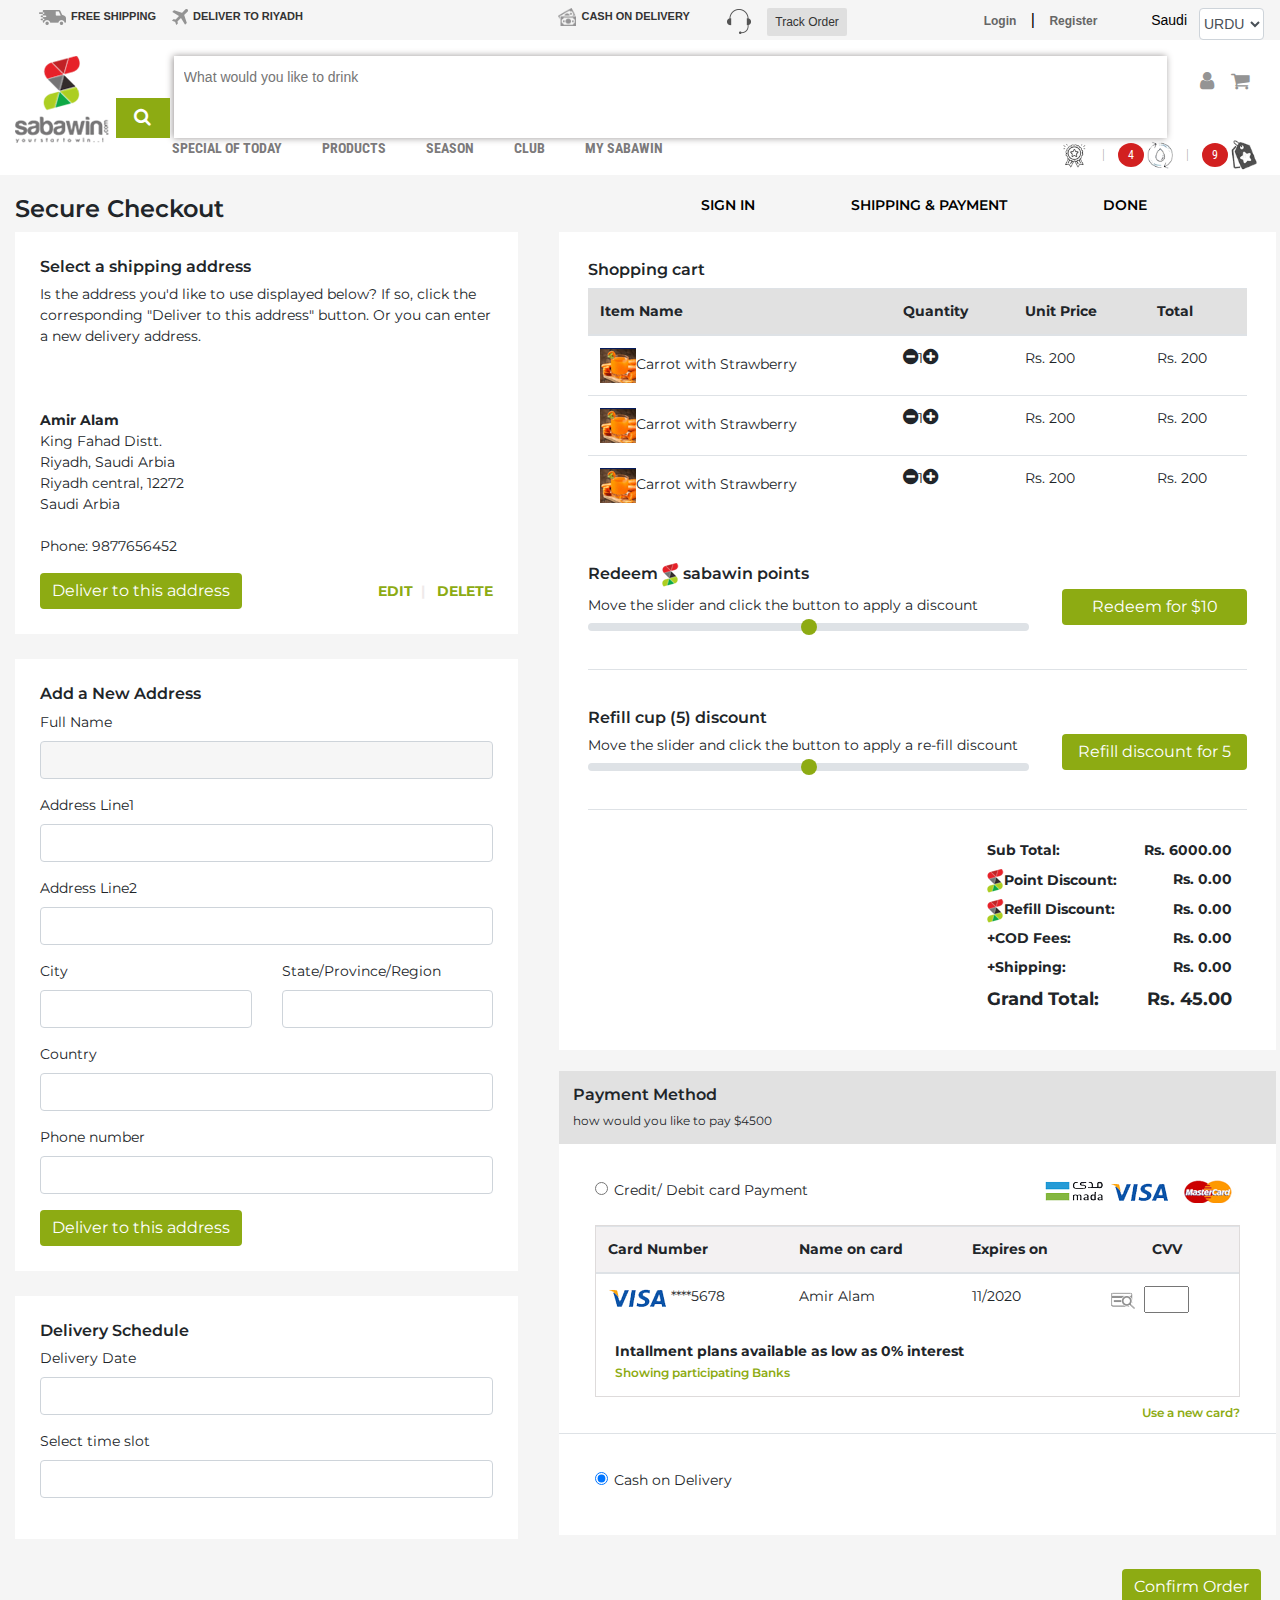
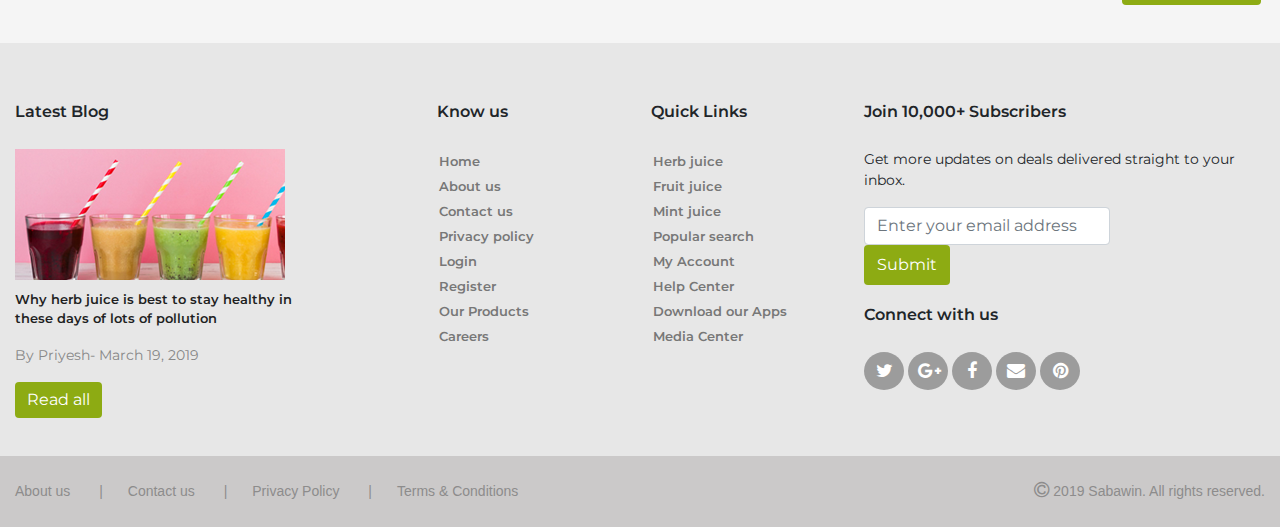
==== sabawin-changes/checkout.html @ ae137417 "date 11-feb: all files added" ====
<!DOCTYPE html>
<html lang="en">

<head>
    <meta charset="utf-8">
    <meta name="viewport" content="width=device-width, initial-scale=1, shrink-to-fit=no">
    <meta name="description" content="">
    <meta name="author" content="">
    <title>sabawin</title>
    <link href='https://fonts.googleapis.com/css?family=Roboto Condensed:400,300,300italic,400italic,700,700italic,900,900italic' rel='stylesheet'>
    <link href='https://fonts.googleapis.com/css?family=Montserrat:400,300,300italic,400italic,600,700,700italic,900,900italic' rel='stylesheet'>
    <!-- <link href='https://fonts.google.com/?query=proxima+nova' rel='stylesheet'> -->
    <link href="bootstrap/css/bootstrap.min.css" rel="stylesheet">
    <link href="font-awesome/css/font-awesome.min.css" rel="stylesheet" type="text/css">
    <link href="css/style.css" rel="stylesheet">
</head>

<body>
    <header>
    <nav class="navbar navbar-expand-lg navbar-light " id="mainNav">
      <div class="container top-header">
        <div class=" d-inline-block w-100" id="navbarResponsive">
          <ul class="navbar-nav header-link pull-left">
            <!-- <li class="nav-item location-hd">
              <a class="nav-link js-scroll-trigger headsize headsizeDS active" href="javascript:void(0)"><span class="locatehd">LOCATION</span>
                <span class="fa fa-map-marker"></span>NOIDA SECTOR-18</a>
            </li> -->
            <li class="nav-item">
              <a class="nav-link js-scroll-trigger headsize headsizeDS active" href=""><img src="./img/truck2.png" alt=".."><span>FREE SHIPPING</span></a>
            </li>
            <!-- <li class="nav-item">
              <a class="nav-link js-scroll-trigger headsize headsizeDS active" href=""><img src="./img/cash.png" alt=".."><span>CASH ON DELIVERY</span></a>
              
            </li> -->
            <li class="nav-item">
              <a class="nav-link js-scroll-trigger headsize headsizeDS active" href=""><img src="./img/plane.png" alt=".."><span>DELIVER TO RIYADH</span></a>
              <!--a class="nav-link js-scroll-trigger headsize headsizeDS active" href=""><span class="fa fa-plane"></span>DELIVER TO RIYADH</a-->
            </li>
          </ul>
          <div class="right-section-tracking">
          <a class="cod" href="javascript:void(0)"><img src="./img/cash.png" alt=".."><span>CASH ON DELIVERY</span></a>
              
          <div class="d-inline helpline">
            <img class="headset" src="./img/headphones.png" alt="..">
            <div class="trackordbtn d-inline-block">
              <a href="">Track Order</a>
            </div>
          </div>
          <div class="auth-links d-inline-block">
            <a href="javascript:void(0)" data-toggle="modal" data-target="#popUpWindow">Login</a>
            <span class="seperate">|</span>
            <a href="javascript:void(0)" data-toggle="modal" data-target="#popUpWindow">Register</a>
          </div>
          <!-- <div>
            <li class="nav-item">
              <a class="nav-link js-scroll-trigger headsize headsizeDS active" href=""><img src="./img/headphones.png" alt=".."></a>
            </li>
            <li class="nav-item">
              <a class="nav-link js-scroll-trigger headsize headsizeDS active" href="">
                <sapn class="fa fa-globe"></sapn>
              </a>
            </li> -->
          <div class="lang-selector-blk d-inline-block">
            <!-- <img src="./img/headphones.png" alt=".."> -->
            <sapn class="lang-saudi">Saudi</sapn>
            <form action="" class="sel-lang">
              <div class="form-group">
                <select class="form-control" id="sel1">
                  <option>URDU</option>
                  <option>EN</option>
                  <option>3</option>
                  <option>4</option>
                </select>
              </div>
              <!--select name="cars">
                    <option value="english">EN</option>
                    <option value="hindi">H</option>
                    <option value="Arabic">A</option>

                  </select-->
              <!--input type="search" placeholder="EN" required>
                <a href="javascript:void(0)"><span class="fa fa-caret-down"></span></a-->
            </form>
          </div>
        </div>
        </div>
      </div>
    </nav>
    <div class="logo-head" id="searcheaderNav">
      <div class="container">
        <div class="row">
          <div class="col-md-1">
            <a href="index.html"><img src="./img/logo.png" alt=".."></a>
          </div>
          <div class="col-md-11 srch-menu">
            <div class="row">
              <div class="col-md-11">
                <form action="" role="search" class="search-header">
                  <input type="search" placeholder="What would you like to drink" required>
                  <button type="submit" class="search-btn"><span class="fa fa-search"></span></button>
                </form>
              </div>
              <div class="col-md-1 cart-icon">
                <a href="javascript:void(0)"><span class="fa fa-user"></span></a>
                <a href="javascript:void(0)"><span class="fa fa-shopping-cart"></span></a>
              </div>
            </div>
            <div class="row header-selection">
              <div class="col-md-8 menu">
                <ul>
                  <li>
                    <a href="javascript:void(0)">SPECIAL OF TODAY</a>
                  </li>
                 <!--  <li>
                    <a href="javascript:void(0)">PRODUCTS</a>
                  </li>  -->
                   <li class="dropdown">
                          <a href="JavaScript:void(0)" class="dropdown-toggle drop-product">PRODUCTS</a>
                          <div class="dropdown-menu fruit-dropdown">
                               <div class="row">
                                   <div class="col-md-2 f-juice">
                                       <h6>Fruit Juice</h6>
                                       <ul>
                                           <li><a href="#" onclick="showImage();">Orange juice</a></li>
                                           <li><a href="#" onclick="showImage();">Grape juice</a></li>
                                           <li><a href="#" onclick="showImage();">Pinapple juice</a></li>
                                           <li><a href="javascript:void(0)">Kiwifruit juice</a></li>
                                           <li><a href="javascript:void(0)">Kiwifruit juice</a></li>
                                           <li><a href="javascript:void(0)">Kiwifruit juice</a></li>
                                           <li><a href="javascript:void(0)">Kiwifruit juice</a></li>
                                           <span id="fruitList" class="bHide">
                                           <li><a href="javascript:void(0)">Grape juice</a></li>
                                           <li><a href="javascript:void(0)">Lychee juice</a></li>
                                           <li><a href="javascript:void(0)">Kiwifruit juice</a></li>
                                         </span>
                                         <span class="showHide" data-showHideId="fruitList">+More...</span>
                                       
                                          <img class="item-img" id="orangeDiv" src="./img/orange.png" alt=".." style="width: 100%;">
                                          
                                          
                                        
                                          <!-- <img class="item-img" id="grapeDiv" src="./img/kiwi.png" alt=".." style="width: 100%;">
                                        
                                       
                                          <img class="item-img" id="pineDiv" src="./img/green.png" alt=".." style="width: 100%;"> -->
                                        
                                       </ul>
                                   </div>
                                   <div class="col-md-2 f-juice">
                                       <h6>Vegetable Juice</h6>
                                       <ul>
                                           <li><a href="#" onclick="vegImage();">Carrot juice</a></li>
                                           <li><a href="javascript:void(0)">Spinach juice</a></li>
                                           <li><a href="javascript:void(0)">Beet juice</a></li>
                                           <li><a href="javascript:void(0)">Spinach juice</a></li>
                                           <li><a href="javascript:void(0)">Spinach juice</a></li>
                                           <li><a href="javascript:void(0)">Mix juice</a></li>
                                           <li><a href="javascript:void(0)">Carrot juice</a></li>
                                           <span id="vegList" class="bHide">
                                           <li><a href="javascript:void(0)">Beet juice</a></li>
                                           <li><a href="javascript:void(0)">Beet juice</a></li>
                                           <li><a href="javascript:void(0)">Beet juice</a></li>
                                         </span>
                                         <span class="showHide" data-showHideId="vegList">+More...</span>
                                         <img class="item-img" id="carrotDiv" src="./img/green.png" alt=".." style="width: 100%;">

                                       </ul>
                                   </div>
                                     <div class="col-md-2 f-juice">
                                       <h6>Smoothies Juice</h6>
                                       <ul>
                                           <li><a href="#" onclick="smoothyImage();">Carrot juice</a></li>
                                           <li><a href="javascript:void(0)">Spinach juice</a></li>
                                           <li><a href="javascript:void(0)">Spinach juice</a></li>
                                           <li><a href="javascript:void(0)">Spinach juice</a></li>
                                           <li><a href="javascript:void(0)">Spinach juice</a></li>
                                           <li><a href="javascript:void(0)">Spinach juice</a></li>
                                           <li><a href="javascript:void(0)">Spinach juice</a></li>
                                           <span id="smoothyList" class="bHide">
                                           <li><a href="javascript:void(0)">Spinach juice</a></li>
                                           <li><a href="javascript:void(0)">Spinach juice</a></li>
                                           <li><a href="javascript:void(0)">Spinach juice</a></li>
                                         </span>
                                         <span class="showHide" data-showHideId="smoothyList">+More...</span>
                                        <img class="item-img" id="sDiv" src="./img/green.png" alt=".." style="width: 100%;">
                                       </ul>
                                   </div>
                                    <div class="col-md-2 f-juice" style="border-right: none;">
                                       <h6>Herbs Juice</h6>
                                       <ul>
                                           <li><a href="#" onclick="herbImage();">Carrot juice</a></li>
                                           <li><a href="javascript:void(0)">Spinach juice</a></li>
                                           <li><a href="javascript:void(0)">Carrot juice</a></li>
                                           <li><a href="javascript:void(0)">Carrot juice</a></li>
                                           <li><a href="javascript:void(0)">Carrot juice</a></li>
                                           <li><a href="javascript:void(0)">Spinach juice</a></li>
                                           <li><a href="javascript:void(0)">Spinach juice</a></li>
                                           <span id="herbList" class="bHide">
                                           <li><a href="javascript:void(0)">Carrot juice</a></li>
                                           <li><a href="javascript:void(0)">Carrot juice</a></li>
                                           <li><a href="javascript:void(0)">Carrot juice</a></li>
                                         </span>
                                         <span class="showHide" data-showHideId="herbList">+More...</span> 
                                         <img class="item-img" id="hDiv" src="./img/green.png" alt=".." style="width: 100%;">
                                       </ul>
                                     
                                    </div>
                                    <div class="col-md-2 f-juice drop-img">
                                          
                                            <img src="./img/kiwi.png" alt="">
                                            <p>Kiwi with mint
                                              <br><b>Rs. 120</b>/per glass
                                            </p>
                                            <div class="drop-button">
                                              <button type="button" class="btn btn-primary submit">SHOP NOW</button>
                                            </div>
                                    </div>
                               </div>
                              </div>
                        
                  </li>
                  <li>
                    <a href="javascript:void(0)">SEASON</a>
                  </li>
                  <li>
                    <a href="javascript:void(0)">CLUB</a>
                  </li>
                  <li>
                    <a href="javascript:void(0)">MY SABAWIN</a>
                  </li>
                </ul>
              </div>
              <div class="col-md-4 getmembership">
                <a href="javascript:void(0)"><img src="./img/membership.png" alt=""></a>
                <a href="javascript:void(0)"><b class="numcircle">4</b><img src="./img/re-fill.png" alt=""></a>
                <a href="javascript:void(0)"><b class="numcircle">9</b><img src="./img/points.png" alt=""></a>
                <!-- <a href="javascript:void(0)">GET MEMBERSHIP</a>
                <a href="javascript:void(0)"><b>4</b> RE-FILL</a>
                <a href="javascript:void(0)"><b>290</b> POINTS</a> -->
              </div>
            </div>
          </div>
        </div>
      </div>
    </div>
  </header>

    <div class="about-block checkout-page"  id="contentBlock">
        <div class="container">
            <div class="row secure-checkout">
                <div class="col-md-6">
                    <h4>Secure Checkout</h4>
                </div>
                <div class="col-md-6 checkout-process">
                    <a href="JavaScript:void(0)">SIGN IN</a>
                    <a href="JavaScript:void(0)">SHIPPING & PAYMENT</a>
                    <a href="JavaScript:void(0)">DONE</a>
                </div>
            </div>
            <div class="row">
                <div class="col-md-5">
                    <!-- <shipping address> -->
                    <div class="shippng-add">
                        <div class="select-address">
                            <h6>Select a shipping address</h6>
                            <p>Is the address you'd like to use displayed below? If so, click the corresponding "Deliver to this address" button. Or you can enter a new delivery address.
                                <br>
                                <br>
                                <br>
                                <br>
                                <b>Amir Alam</b>
                                <br> King Fahad Distt.
                                <br> Riyadh, Saudi Arbia
                                <br> Riyadh central, 12272
                                <br> Saudi Arbia
                                <br>
                                <br> Phone: 9877656452
                            </p>
                            <button type="button" class="btn btn-primary submit">Deliver to this address</button>
                            <div class="edit-del">
                                <a href="JavaScript:void(0)">EDIT</a>
                                <a href="JavaScript:void(0)">DELETE</a>
                            </div>
                        </div>
                    </div>
                    <!-- <new address> -->
                    <div class="new-address">
                        <div class="add-new-address">
                            <h6>Add a New Address</h6>
                            <form>
                                <div class="form-group">
                                    <label>Full Name</label>
                                    <input type="text" class="form-control" id="exampleInputName1" style="background-color: #f6f6f6;">

                                </div>
                                <div class="form-group">
                                    <label>Address Line1</label>
                                    <input type="text" class="form-control" id="exampleInputAddress1">
                                </div>
                                <div class="form-group">
                                    <label>Address Line2</label>
                                    <input type="text" class="form-control" id="exampleInputAddress2">
                                </div>
                                <div class="form-group">
                                    <div class="row">
                                        <div class="col">
                                            <label>City</label>
                                            <input type="text" class="form-control" id="exampleInputCity">
                                        </div>
                                        <div class="col">
                                            <label>State/Province/Region</label>
                                            <input type="text" class="form-control" id="exampleInputState">
                                        </div>
                                    </div>
                                </div>
                                <div class="form-group">
                                    <label>Country</label>
                                    <input type="text" class="form-control" id="exampleInputAddress2">
                                </div>
                                <div class="form-group">
                                    <label>Phone number</label>
                                    <input type="number" class="form-control" id="exampleInputAddress2">
                                </div>
                                <button type="button" class="btn btn-primary submit">Deliver to this address</button>
                            </form>

                        </div>
                    </div>
                    <!-- <schedule> -->
                    <div class="schedule">
                        <div class="delivery-schedule">
                            <h6>Delivery Schedule</h6>
                            <form>
                                <div class="form-group">
                                    <label>Delivery Date</label>
                                    <input type="text" class="form-control" id="exampleInputDate">
                                </div>
                                <div class="form-group">
                                    <label>Select time slot</label>
                                    <input type="text" class="form-control" id="exampleInputSlot">
                                </div>
                            </form>
                        </div>
                    </div>

                </div>
                <!-- <shopping-cart> -->
                <div class="col-md-7 cart-side">
                    <div class="row checkout-cart">
                        <div class="cart-detail">
                            <h6>Shopping cart</h6>
                            <table class="table">
                                <thead>
                                    <tr class="table-head">
                                        <th>Item Name</th>
                                        <th>Quantity</th>
                                        <th>Unit Price</th>
                                        <th>Total</th>
                                    </tr>
                                </thead>
                                <tbody>
                                    <tr>
                                        <td><img src="./img/table-img.png" alt="..">Carrot with Strawberry</td>
                                        <td><span class="fa fa-minus-circle"></span>1<span class="fa fa-plus-circle"></span></td>
                                        <td>Rs. 200</td>
                                        <td>Rs. 200</td>
                                    </tr>
                                    <tr>
                                        <td><img src="./img/table-img.png" alt="..">Carrot with Strawberry</td>
                                        <td><span class="fa fa-minus-circle"></span>1<span class="fa fa-plus-circle"></span></td>
                                 <!-- <button type="button" class="btn btn-info btn-circle"><span class="fa fa-plus"></span> -->
                            </button>
                                        <td>Rs. 200</td>
                                        <td>Rs. 200</td>
                                    </tr>
                                    <tr>
                                        <td><img src="./img/table-img.png" alt="..">Carrot with Strawberry</td>
                                        <td><span class="fa fa-minus-circle"></span>1<span class="fa fa-plus-circle"></span></td>
                                        <td>Rs. 200</td>
                                        <td>Rs. 200</td>
                                    </tr>
                                </tbody>
                            </table>
                            <div>
                                <div class="redeem-block">
                                    <span class="range-slide">
                                        <h6>Redeem <img src="./img/s-logo.png" alt=".."> sabawin points</h6> Move the slider and click the button to apply a discount
                                        <input type="range" class="custom-range slide-bar" id="customRange1">
                                    </span>
                                    <button type="button" class="btn btn-primary submit redeem-btn">Redeem for $10</button>
                                </div>
                                <div class="redeem-block">
                                    <span class="range-slide">
                                        <h6>Refill cup (5) discount</h6> Move the slider and click the button to apply a re-fill discount
                                        <input type="range" class="custom-range slide-bar" id="customRange1">
                                    </span>
                                    <button type="button" class="btn btn-primary submit redeem-btn">Refill discount for 5</button>
                                </div>
                            </div>
                            <div>
                                <div class="col-md-5 cost-total">
                                    <p><label>Sub Total:</label><span>Rs. 6000.00</span></p>
                                    <p><img src="./img/s-logo.png" alt=""><label>Point Discount:</label><span>Rs. 0.00</span></p>
                                    <p><img src="./img/s-logo.png" alt=""><label>Refill Discount:</label><span>Rs. 0.00</span></p>
                                    <p><label>+COD Fees:</label><span>Rs. 0.00</span></p>
                                    <p><label>+Shipping:</label><span>Rs. 0.00</span></p>
                                    <p class="grand-total"><label>Grand Total:</label><span>Rs. 45.00</span></p>
                                </div>
                            </div>
                        </div>
                    </div>
                    <!-- <payment method> -->
                    <div class="row payment-mtd">
                        <div class="col-md-12 payment-head">
                            <h6>Payment Method</h6>
                            <p>how would you like to pay $4500</p>
                        </div>
                        <div class="pay-mtd">
                            <form>
                                <div class="radio card-options">
                                    <label>
                                        <input type="radio" name="optradio" checked><span>Credit/ Debit card Payment</span></label>
                                        <div class="pay-img">
                                            <a href="JavaScript:void(0)"><img src="./img/mada.png" alt=".."></a>
                                            <a href="JavaScript:void(0)"><img src="./img/visa.png" alt=".."></a>
                                            <a href="JavaScript:void(0)"><img src="./img/master.png" alt=".."></a>
                                        </div>
                                        <div class="card-table">
                                        <table class="table">
                                            <thead>
                                                <tr class="card-table-head">
                                                    <th>Card Number</th>
                                                    <th>Name on card</th>
                                                    <th>Expires on</th>
                                                    <th class="t-center">CVV</th>
                                                </tr>
                                            </thead>
                                            <tbody>
                                                <tr>
                                                    <td><img src="./img/visa.png" alt="..">****5678</td>
                                                    <td>Amir Alam</td>
                                                    <td>11/2020</td>
                                                    <td><img src="./img/search.png" alt=".."><input type="text" class="cvv-box"></td>
                                                </tr>

                                            </tbody>
                                             <!-- <b>Intallment plans available as low as 0% interest</b>
                                               <a href="javascript:void(0)">Showing participating Banks</a> -->
                                        </table>
                                        <div class="installment-plans">
                                            <p>
                                            <b>Intallment plans available as low as 0% interest</b></p>
                                               <a href="javascript:void(0)">Showing participating Banks</a>
                                        </div>
                                    </div>
                                    <div class="new-card">
                                      <a href="JavaScript:void(0)">Use a new card?</a>
                                    </div>
                                </div>
                                <div class="radio">
                                    <label>
                                        <input type="radio" name="optradio" checked><span>Cash on Delivery</span>
                                    </label>
                                </div>
                            </form>
                        </div>

                    </div>
                    <div class="order-btn">
                        <button type="button" class="btn btn-primary submit">Confirm Order</button>
                    </div>
                </div>

            </div>
        </div>
    </div>

    <!--     </div>
    </div> -->

    <div class="footer-1">
        <div class="container">
            <div class="row">
                <div class="col-md-3 latest-blog">
                    <h6>Latest Blog</h6>
                    <img src="./img/footer-img.png" alt="..">
                    <p class="whyherb">Why herb juice is best to stay healthy in these days of lots of pollution</p>
                    <p class="march">By Priyesh- March 19, 2019</p>
                    <button type="button" style="background-color: #8dab13;border:none;" class="btn btn-primary refill-btn">Read all</button>
                </div>
                <div class="col-md-2 know-us">
                    <h6>Know us</h6>
                    <ul>
                        <li><a href="index.html">Home</a></li>
                        <li><a href="javascript:void(0)">About us</a></li>
                        <li><a href="contact-us.html">Contact us</a></li>
                        <li><a href="javascript:void(0)">Privacy policy</a></li>
                        <li><a href="javascript:void(0)">Login</a></li>
                        <li><a href="javascript:void(0)">Register</a></li>
                        <li><a href="javascript:void(0)">Our Products</a></li>
                        <li><a href="javascript:void(0)">Careers</a></li>
                    </ul>
                </div>
                <div class="col-md-2 quick-links">
                    <h6>Quick Links</h6>
                    <ul>
                        <li><a href="javascript:void(0)">Herb juice</a></li>
                        <li><a href="javascript:void(0)">Fruit juice</a></li>
                        <li><a href="javascript:void(0)">Mint juice</a></li>
                        <li><a href="javascript:void(0)">Popular search</a></li>
                        <li><a href="javascript:void(0)">My Account</a></li>
                        <li><a href="javascript:void(0)">Help Center</a></li>
                        <li><a href="javascript:void(0)">Download our Apps</a></li>
                        <li><a href="javascript:void(0)">Media Center</a></li>
                    </ul>
                </div>
                <div class="col-md-4 subscribers">
                    <h6>Join 10,000+ Subscribers</h6>
                    <p>Get more updates on deals delivered straight to your inbox.</p>
                    <form class="form-inline" action="/action_page.php">
                        <div class="form-group">
                            <input type="email" class="form-control" id="email" placeholder="Enter your email address" name="email" required>
                            <button class="btn btn-primary submit" type="submit" style="width: 26%;">Submit</button>
                        </div>
                    </form>
                    <h6>Connect with us</h6>
                    <div class="social-icon">
                        <a class="fa fa-twitter" target="_blank" href="javascript:void(0)"></a>
                        <a class="fa fa-google-plus" target="_blank" href="javascript:void(0)"></a>
                        <a class="fa fa-facebook" target="_blank" href="javascript:void(0)"></a>
                        <a class="fa fa-envelope" target="_blank" href="javascript:void(0)"></a>
                        <a class="fa fa-pinterest" target="_blank" href="javascript:void(0)"></a>
                    </div>
                </div>
            </div>
        </div>
    </div>
    <footer class="footer-menu">
        <div class="container">
            <div class="footer-links">
                <a href="javascript:void(0)">About us</a>
                <a href="contact-us.html">Contact us</a>
                <a href="javascript:void(0)">Privacy Policy</a>
                <a href="j
                avascript:void(0)">Terms & Conditions</a>
                <div class="copyright">
                    <p>
                        <span class="fa fa-copyright"></span> 2019 Sabawin. All rights reserved.
                    </p>
                </div>
            </div>
            <!--  <div class="row">
        <div class="footer-links">
          <a href="javascript:void(0)">About us</a>
          <a href="javascript:void(0)">Contact us</a>
          <a href="javascript:void(0)">Privacy Policy</a>
          <a href="javascript:void(0)">Terms & Conditions</a>   
        </div>
        <div class="copyright">
            <p>
              <span class="fa fa-copyright"></span> 2019 Sabawin. All rights reserved.
            </p>
        </div>
      </div> -->

        </div>
    </footer>
    <div class="modal fade auth-modal" id="popUpWindow">
        <div class="modal-dialog">
            <div class="modal-content">
                <!-- header -->
                <div class="modal-header auth-header-modal">
                    <ul class="nav nav-tabs" id="tabContent">
                        <li><a href="#login" data-toggle="tab" class="active">LOGIN</a></li>
                        <li><a href="#register" data-toggle="tab">REGISTER</a></li>
                    </ul>
                    <!-- <button type="button" class="close" data-dismiss="modal">&times;</button> -->
                    <!-- <h3 class="modal-title">Login Form</h3> -->
                </div>
                <!-- body -->
                <div class="modal-header modal-body">
                    <div class="tab-content auth-tab">
                        <div class="tab-pane active" id="login">
                            <form role="form" class="modal-form">
                                <div class="logo-modal">
                                    <img src="./img/logo.png" alt="..">
                                </div>
                                <div class="form-group">
                                    <input type="email" class="form-control" placeholder="Email" />
                                    <input type="password" class="form-control" placeholder="Password" />
                                    <div class="forgot-passowrd-blk">
                                        <!-- <div class="checkbox"> -->
                                        <label class="remember">
                                            <input type="checkbox" value="">Remember me</label>
                                        <!-- </div> -->
                                        <a href="javascript:void(0)" class="forgot-pwd">Forgot password?</a>
                                    </div>
                                </div>
                                <button class="btn btn-primary btn-block submit authform-btn">Log In</button>
                                <!-- <a href="javascript:void(0)">Forgot password</a> -->
                            </form>
                        </div>
                        <div class="tab-pane" id="register">
                            <form role="form" class="modal-form">
                                <div class="logo-modal">
                                    <img src="./img/logo.png" alt="..">
                                    <div class="points-5">
                                        <img src="./img/s-logo.png" alt=".."> Earn 5 points for registering an account
                                    </div>
                                </div>
                                <div class="form-group">
                                    <div class="row">
                                        <div class="col-md-6">
                                            <input type="text" class="form-control" placeholder="First name" />
                                        </div>
                                        <div class="col-md-6">
                                            <input type="text" class="form-control" placeholder="Last name" />
                                        </div>
                                    </div>
                                    <input type="email" class="form-control" placeholder="Email" />
                                    <input type="password" class="form-control" placeholder="Password" />
                                    <label class="remember">
                                        <input type="checkbox" value="" required>I agree to the Terms & Conditions</label>
                                </div>
                                <button class="btn btn-primary btn-block submit authform-btn">Register</button>
                            </form>
                        </div>
                    </div>
                </div>
                <!-- footer -->
                <div class="modal-footer">
                    <h4><span>Or login with</span></h4>

                    <!-- <button class="btn btn-primary btn-block">Log In</button> -->
                </div>
                <div class="social-img">
                    <a href="javascript:void(0)"><img src="./img/fb.png" alt=".."></a>
                    <a href="javascript:void(0)"><img src="./img/gplus.png" alt=".."></a>
                </div>
            </div>
        </div>
    </div>

    <script src="jquery/jquery.min.js"></script>
    <script src="js/custom.js"></script>
    <script src="bootstrap/js/bootstrap.bundle.min.js"></script>
    <!--script src="https://cdnjs.cloudflare.com/ajax/libs/popper.js/1.16.0/umd/popper.min.js"></script-->
</body>

</html>
---- sabawin-changes/css/style.css ----
*{ 
  margin: 0;
  -webkit-box-sizing: border-box;
  box-sizing: border-box;
}
/*@font-face{
    font-family:'mon-b';
    src:url(../font-awesome/fonts/Montserrat-Bold) format(".otf");
}
@font-face{
    font-family:'mon-r';
    src:url(../font-awesome/fonts/Montserrat-Regular) format(".otf");
}
@font-face{
    font-family:'mon-t';
    src:url(../font-awesome/fonts/Montserrat-Light) format(".otf");
}*/
a{ 
  text-decoration: none;
}

ul{ 
  list-style: none; padding: 0;
}

.clear{ 
  clear: both;
}
body{
  font-size:14px;
  font-family: 'Roboto Condensed', sans-serif;
}
/*img:hover{
  box-shadow: 0px -3px 4px 1px  #acce22;
  }*/

#mainNav {
  background-color: #f5f5f5;
  /*background-color: #fff;*/
  font-family: 'Open Sans', 'Helvetica Neue', Arial, sans-serif;
  -webkit-transition: all 0.2s;
  -moz-transition: all 0.2s;
  transition: all 0.2s;
  color: #000;
  font-size: 16px;
  padding: 0px 1rem;
}
/*.logo{
  width: 17%;
}*/
#mainNav .navbar-brand {
  margin-right: 0;

}

/*#mainNav .navbar-brand {
  font-weight: 700;
  text-transform: uppercase;
  color: #FE5E00;
  font-family: 'Open Sans', 'Helvetica Neue', Arial, sans-serif;
}*/

.navbar-light .navbar-nav .nav-link {
  color: #000;
}
/*.navbar-light .navbar-nav a.nav-link:hover {
  color: orange;
}*/

.fa{
  font-size: 18px;
  /*padding-left: 12px;*/
  /*padding-right: 4px;*/
}

.nav-item a:hover {
  text-decoration: none;
}
.top-header{
  padding-right: 0px;
  /*background-color: #f5f5f5;*/
}
.header-link{
  /*width: 59%;*/
}
.header-link li{
 
  /*padding-left: 9px;*/
  }
.header-link li a, .cod{
  font-size: 11px;
   font-weight: 600;
   color: #333333 !important;
}
.helpline{float: left;
    margin-left: 3%;}
.cod{
  float: left;
    margin-left: 20%;
}
.cod img{ height: 18px; margin-right: 5px;}
.header-link .nav-link img{margin-right: 5px;}
.sticky {
  position: fixed;
  top: 0;
  width: 100%;
  z-index: 999999;
}
#searcheaderNav{
  background-color: #fff;
}
/*header{
  background-color: #f5f5f5;
}*/
/*.header-link li a:hover{
  color: orange;
}*/
.headset{
  padding-right: 12px;
}
.seperate{
  margin: 0 10px;
}
.lang-saudi{
  font-size: 14px;
  padding-right: 12px;
}
.lang-selector-blk
{
  /*display: inline-block;*/
  /*display: contents;
  width: 11%;*/
}
.right-section-tracking{
  width: 100%;
  text-align: right;
  padding-top: .5rem;
}

/*.search::before{
        position: absolute;
        content: " \2193";
        top: 0px;
        right: -8px;
        height: 20px;
        width: 20px;
}*/
.lang-selector-blk input{
  width: 40px;
}
.lang-selector-blk .fa-globe{
  margin: 0px 16px;
  font-size: 17pt;
  vertical-align: bottom; color: #939393;
}
.lang-selector-blk a{
  color: #000;
}
.sel-lang{
  float: right;
}
.sel-lang .form-group{
  margin-bottom: 0px;
}
.sel-lang .form-control{
  padding: 0px;
  /*width: 60px;*/
  width: 65px;
  font-size: 14px;
  height: 2rem !important;
}
.logo-head{
  /*margin: 6% 0 2%;*/
  padding-top: 1rem;
}
.main-content{padding-top: 115px;}
.logo-head .srch-menu input{
  width: 100%;
  /*height: 50px;*/
  height: 42px;
  /*border-color: #eef5d1;*/
  padding: 0 10% 0 1%;
  border: none;
  font-family: 'Open Sans', 'Helvetica Neue', Arial, sans-serif;
 /* background-color: #FFF;
    border: 1px solid #dcdcdc;
    box-shadow: none;*/
}
.trackordbtn{
  padding: 5px 8px;
  font-size: 12px;
  background-color: #dfdfdf;
  border-radius: 2px;
  /*width: 10%;*/
  text-align: center;
  
}
.trackordbtn a{color: #333333;}
.auth-links{
  /*width: 20%;*/
  margin-right: 4%;
}
.auth-links a{
  color: #666666;
  font-size: 12px;
  font-weight: bold;

}
.fa-caret-down{
  margin-left: -15px;
  /*height: 40px;*/
}
.srch-menu .search-btn{
  background: #8dab13;
}
.search-header{
  float: right; 
  width: 95%;
  box-shadow: -1px 0px 7px 0px #9a9696;
}
button[type="submit"] {
  /*margin-left: -60px;*/
  margin-left: -58px;
  height: 40px;
  width: 54px;
  border: none;
  /*border-radius: 4px;*/
  color: #fff;
  cursor: pointer;
  background-color: 
}
button[type="submit"]:hover{
  /*color:red;*/
  background-color: #607314;
  cursor: pointer;
}
.cart-icon{
  padding: 15px 30px 15px 0px;
  text-align: right;
}
.cart-icon a .fa{
   color: #949494;
}
.cart-icon span:last-child{
  padding-left: 20%;
  font-size: 20px;

}
.logo-head a{
  color: #7c7a7b;
  font-weight: bold;
  /*font-size: 11pt;*/
  /*letter-spacing: 0.5px;*/
}

/*logo-img*/
/*.logo-head img{
  width: 100%;
}*/
.header-selection{
  /*margin-top: 1%;*/
  padding: 0 20px 0 50px;
}
.locatehd{
  color: #8a8a8a;
}
li.location-hd, li.location-hd a.nav-link{
  padding-left: 0px !important;
}
li.location-hd .fa-map-marker{
  margin: 0 5px;
  font-size: 11pt;
}
.menu ul {
  display: flex;
}
.menu ul li{
  padding: 0 40px 0 0;
}
/*.menu a{
  font-size: 14px;
}*/
.logo-head a:active,a:hover{
  color: #8dab13;
  text-decoration: none;
}
.getmembership{
  text-align: right;
  padding: 0px;
}
.getmembership img{width: 32px;}
.getmembership a{
  display: inline-block;
  font-weight: 100;
  font-size: 14px;
}
.getmembership a::after{
  content:"|";
  margin: 10px;
}
.getmembership a:last-child::after {
  content:"";
  margin: 0px;
}
.numcircle {
  border-radius: 50%;
  padding: 5px 10px;
  background: #d22020;
  color: #fff;
  text-align: center;
  font-size: 12px
}
.img-slide{
  background-color: #f5f5f5;
  padding-bottom: 5%;
}
.img-slide .slider-box{
  padding-top: 3%;
}
.img-slide img{
  padding-bottom: 18px;
  width: 100%;
}
.right-img img{
  width: 100%;
  height: 128px;
}
/*.right-img img:hover{
  box-shadow: 0px 0px 10px 3px  #e62129;
}*/
.top-banner .carousel-item {height: 494px;}
.img-slide .carousel-caption{
   left: 2%;
   width: 94%;
   bottom: 30px;
}
.carousel-caption .bantptxt{
  float: left;
}
/*.img-slide .carousel-caption .refill{
  
  font-family: 'BeautyMountainsPersonalUse','Roboto Condensed', sans-serif;; 
  color: rgb(255, 255, 255);
  line-height: 0.53;
  -moz-transform: matrix( 3.09526499234623,0,0,3.09526499234623,0,0);
  -webkit-transform: matrix( 3.09526499234623,0,0,3.09526499234623,0,0);
  -ms-transform: matrix( 3.09526499234623,0,0,3.09526499234623,0,0);
  width: 90%;

}*/
 .refill h1{
  font-family:serif;
  font-size: 4rem;
  font-weight: bold;
   font-style: italic;
   text-align: left; 
   padding-bottom: 12px;
}
  .refill h2{
  font-size: 42px;
  text-align: right;
  /*font-family: "RobotoCondensed";*/
  color: #acce22;
  font-weight: bold;
  /*text-transform: uppercase;*/
  line-height: 0.383;
  /*position: absolute;*/
  /*left: 430.938px;*/
  left:5%;
  /*padding-bottom: 2%;*/
  /*top: 681.457px;*/
  /*z-index: 208;*/
}
.shop-btn{margin-top: 11%;}
 .shop-btn .submit{
  /*background-color: #8dab13;*/
  border:none;
  float: right;
  width: unset;
}
.slider-box .carousel-control-prev{
    left: -100px;
    content: "\f099";
    border: 1px gray;
    border-radius: 50%;
    background: #f5f5f5;
    color: #696464;
    padding: 10px;
    opacity: 0.5;
    height: 18%;
    top: 40%;
    padding-left: 10%;
}
.slider-box .carousel-control-next{
  right: -100px;
  content: "\f099";
  border: 1px gray;
  border-radius: 50%;
  background: #f5f5f5;
  color: #696464;
  padding: 10px;
  opacity: 0.5;
  height: 18%;
  top: 40%;
  padding-right: 10%;
}
.prev-btn .carousel-control-prev-icon {
  background-image: url("data:image/svg+xml;charset=utf8,%3Csvg xmlns='http://www.w3.org/2000/svg' fill='%23000' viewBox='0 0 8 8'%3E%3Cpath d='M5.25 0l-4 4 4 4 1.5-1.5-2.5-2.5 2.5-2.5-1.5-1.5z'/%3E%3C/svg%3E");
}

.nxt-btn .carousel-control-next-icon {
  background-image: url("data:image/svg+xml;charset=utf8,%3Csvg xmlns='http://www.w3.org/2000/svg' fill='%23000' viewBox='0 0 8 8'%3E%3Cpath d='M2.75 0l-1.5 1.5 2.5 2.5-2.5 2.5 1.5 1.5 4-4-4-4z'/%3E%3C/svg%3E");
}
.right-img div{
  font-size: 20px;

}
.fruit-juice{
  position: absolute;
  /*top: 12%;
  left: 32%;*/
  margin-top: -90px;
  margin-left: 20px;
  /*transform: translate(-50%, -50%);*/
  /*font-size: 26px;*/
  color: #fff;
  font-weight: bold;
}
/*.veg-juice{
  position: absolute;
  top: 36%;
  left: 40%;
  transform: translate(-50%, -50%);
  color: #fff;
}
.smoothy-juice{
  position: absolute;
  top: 60%;
  left: 40%;
  transform: translate(-50%, -50%);
  color: #fff;
}

.herbs-juice{
  position: absolute;
  top: 86%;
  left: 34%;
  transform: translate(-50%, -50%);
  color: #fff;
}*/
/*.points-block .girl-blk{
  max-width: 30%;
  margin-left: -16px;
}*/
.points-block img{
  width: 100%;
  height: 212px;
}
/*.points-block .earn-point{
  margin-left: 1%;
}*/
.girl-blk{
    background-image: url(../img/girl.png);
    background-position: center;
    background-repeat: no-repeat;
    background-size: cover;
}
.points-block .girl-blk .left-block{
  float: left;
  padding-left: 5%;
  margin-top: 3%;
}
.refill-block-rt{
  width: 100%;
  padding-top: 5%;
}
.points-block .girl-blk .left-block h4{
    font-weight: 600;
    font-size: 34pt;
    margin-top: 10px;
    margin: 0px;
    line-height: 1;
}
.points-block .girl-blk .left-block p{
  font-weight: bold;
  font-size: 15px;
}
.points-block .girl-blk .right-block {
  display: inline-block;
}
.right-block .submit,.point-text .submit{
  width: unset;
  border:none;
}
.earn-point{
    background-image: url(../img/earn.png);
    background-position: center;
    background-repeat: no-repeat;
    background-size: cover;
}
/*.right-block .btn .btn-primary{
  background-color: #8dab13;
  border:none;
}*/
button.refill-btn{
  width: unset;
  border: none;
}
.points-block .earn-point .point-text{
    margin: 5% 1% 5% 30%;
    max-width: 70%;
    /*position: absolute;*/
  }
.points-block .earn-point .point-text h4{
  /*position: absolute;
  bottom: 174px;*/
  font-weight: bold;
}
/*.points-block .earn-point .point-text p{
  bottom: 118px;
  position: absolute;
}*/
.top-selling-juice{
  font-family: 'Montserrat', sans-serif;
  background-color: #fff;
  margin-top: 4%;
  margin-right: 0;
  margin-left: 0;
}
.top-selling-juice img{
  width: 100%;
}
.top-selling-juice h5{
  text-align: left;  
  padding-top: 1%;
  font-weight: 600;
}
.top-selling-juice a{
  float: right; 
  color: #000;
  padding-top: 20px;
}
.top-selling-juice p{
  text-align: center;
}
/*.new-arrival-1 button:,.new-arrival-1 button:active{
  background-color: #8dab13;  
  border:none;
}*/
.head-box{
  width: 80px;
  height: 34px;
  background-color: #fff;
  padding: 5px 8px;
  border-top: 2px solid #8dab13;
}
.new-arrival-1{
  margin-top: 3%;
  margin-left: 0px;
  margin-right: 0px;

}
.new-arrival-1 img{
  width: 100%;
  padding-bottom: 0px;
}
.pine-img{
  padding-left: 0px; 
  padding-right: 0px; 
  background-color: #fff;
}
.pine-img img{
  height: 523px;
  margin:3%;
}
.pine-img p{
  margin-left: 22px;
  font-size: 18px;

}
.group-img-1{
  background-color: #ffffff;
}
.group-img-1 img{
  width: 100%;
  /*height: 143px;*/
}
.group1{
  margin-top: 24px;
}
/*.group1:last-child{
  margin-top:10px;
}*/
.group1 a{
  color: #000;

}
.group1 p{
  text-align: center;
}
.fruit-text, .veg-text{
  position: absolute;
      top: 30px;
    left: 10px;
    color: #fff;
}
.fruit-text,.veg-text,.try-text{
  max-width: 46%;
}
.fruit-text h1,.veg-text h1, .try-text h1{
  font-family: serif;
  font-style: italic;
  font-weight: bold;
  line-height: 1;
}
.fruit-text p{
  color: #000;
  padding-top: 8%;
}

.fruit-text button,.veg-text button,.try-text button{
  background-color: #8dab13;  
  border:none;
}
.try-text{
  position: absolute;
  top: 15px;
  right: 10px;
  color: #fff;
  text-align: right;
}
.footer-1{
 background-color: #e7e7e7;
 padding: 3% 0;
 font-family: 'Montserrat', sans-serif;
}
.footer-1 h6{
  font-weight: 600;
  padding: 20px 0;
}
.footer-1 ul li{
  padding:2px;
}
.footer-1 ul li a{
  color: #777777;
  font-size: 13px;
  font-weight: 600;
}
.latest-blog p.whyherb{
  font-size: 13px;
  padding-top: 10px;
  color: #1f1f1f;
  font-weight: 600;
}
.latest-blog p.march{
  color: #888888;
  font-size: 14px;
}
.know-us{
  margin-left: 8%;  
}

button.submit{
  background-color: #8dab13;
  margin-left: 0px;
  border:none;
  /*width: 26%;*/
}
/*button.submit:hover {
    background-color: #607314;
    border-color: #607314;
}*/
button.submit:hover,button.submit:active, button.submit:focus{
   background-color: #607314 !important;
    border-color: #607314 !important; 
    outline: none !important; 
    box-shadow: unset !important; 
}
 
.social-icon a.fa{
    content: "\f099";
    border: 1px gray;
    border-radius: 50%;
    background: #9c9c9c;
    color: #fff;
    padding: 10px;
    width: 40px;
    text-align: center;
  }
/*.social-icon[class*="fa fa-"] {
    background-color: #333;
    border-radius: 30px;
    color: #fff;
    display: inline-block;
    height: 30px;
    line-height: 30px;
    margin: auto 3px;
    width: 30px;
    font-size: 15px;
    text-align: center;
}*/



/*about-us*/
.about-block{
  background-color: #f5f5f5;
  padding-bottom: 3%;
  font-family: 'Montserrat', sans-serif;
}
.about-block p{
  font-size: 12px;
}
.about-block h5{
  font-weight: 600;
}
.about-sabawin{
  padding-top: 4%;
}
.image-stack {
  position: relative;
  width: 100%;
}

.image-stack__item--bottom {
  position: absolute;
  right: 0;
  top: 0;
  width: 80%; 
  /*z-index: -1;*/
}

.image-stack__item--top {
  padding-top: 20px; 
  padding-right: 20%; 
  width: 80%; 
}
.shop-why{
  background-color: #fff;
  padding: 3%;
  margin-bottom: 3%;
}
.shop-why h5{
  text-align: center;
}
.shop-why span{
  font-size: 6px;
  color: #8dab13;
  padding-right: 3px;
}
.detail-text{
  padding-top: 3%;
}
/*.detail-text p{
  font-size: 12px;
}*/
/*.image-stack img {
  width: 100%;
  display: block;
}*/
.about-text{
  padding: 3%;
}
.about-founder{
  background-color: #fff;
  padding: 3%;
  margin-bottom: 3%;
}
.about-founder img{
  width: 100%;
}
.sabawin-aim{
  background-color: #fff;
  padding: 3%;
}
.sabawin-aim img{
  width: 100%;
}
.sabawin-aim p{
padding-top: 3%;
}
.image-grid{
  padding-left: 8%;
}
.image-stack .first-img {
  padding-top: 100px !important;
  padding-right: 20% !important;
  width: 80%;
  left: 0px !important;
}
  
.image-stack .second-img{
    position: absolute !important;
    right: 0 !important;
    width: 80%;
    /* z-index: -1; */
    left: 40% !important;
  }
.image-stack .third-img{
    padding-top: 36% !important;  
    padding-left: 30% !important;
    /*position: absolute;*/
    margin-bottom: 5%;
  }
/*Contact-us*/
.contact-us{
  background-color: #f5f5f5;
  padding: 3% 0px 5% 0px;
  font-family: 'Montserrat', sans-serif;
 }
.contact-us h5,h6{
  font-weight: 600;
}
.contact-block{
  background-color:#fff;
  padding: 3%;
}
.contact-list ul{
  list-style: disc;
  padding: 30px 60px;
}
.contact-list ul li a{
  color: #8dab13;
  font-weight: 600;
}
/*.contact-list ul li::before{
   content: "\2022";  
  color: red; 
  font-weight: bold; 
  display: inline-block; 
  width: 1em; 
}
*//*footer*/
.footer-menu{
  background-color: #cbc9c9;
}
.footer-links{
  padding: 2% 0;
  font-family: 'proxima-nova', sans-serif;
}
.footer-links a{
  padding:2% 0;
  color: #8d8c8c;
}
.footer-links a:hover{
  color: #8dab13;
}
.footer-links a:before{
  content: "|";
  padding: 2%;
}
.footer-links a:first-child::before{
   content: "";
   padding: 0px;
}
/*.footer-links a:after{
  content: "|";
  padding: 2%;
}
.footer-links a:last-child::after{
   content: "";
}*/
.copyright{
  display: inline-block;
  float: right;
}
.copyright p{
  color: #8d8c8c; 
}
.logo-modal{
  text-align: center;
  margin-bottom: 20px;
}
.auth-modal .modal-body, .auth-modal .modal-footer{
  /*text-align: center;*/
  border: none;
}
.auth-header-modal{border: none; padding: 0px;}
.auth-header-modal ul.nav-tabs{width: 100%; border: none; text-align: center;}
.auth-header-modal li{ width: 50%; }
.auth-header-modal li a{display: block; background-color: #f0efef; padding: 20px;color: #999999;font-weight: bold; font-size: 16px;}
/*.auth-header-modal li.active{}*/
.auth-header-modal li a.active{ color: #666666;background-color: #ffffff; border-top: 5px solid #8dab13;}
.auth-tab{
      width: 100%;
    padding: 0 30px;
}
.points-5{
  padding: 10px;
}
.remember{
  float: left;
}
.remember input{
  margin-right: 5px; 
  vertical-align: middle;
}
.forgot-pwd{
  float: right; 
  color: #8dab13;
}
.modal-form .form-control{ 
  background-color: #f1f1f1;
  border: none;
  border-radius: 0px;
  padding: 12px;
  margin-bottom: 20px;
}
.authform-btn{
  width: 100% !important;
  border: none;
  padding: 8px;
  font-weight: bold;
  font-size: 18px;
}
.auth-modal .modal-footer h4 {
  width: 100%; 
  text-align: center; 
  border-bottom: 1px solid #e9e1e1; 
  line-height: 0.1em;
  margin: 10px 0 20px;
  font-size: 16px;
  color: #8f8f8f
} 

.auth-modal h4 span { 
  background:#fff; 
  padding:0 10px; 
}
.social-img{
  text-align: center;
}
.social-img img{
  margin-bottom: 4%;
}

/*product detail*/
.img-view{
  padding-right: 5px;
}
.product-detail{
  background-color: #f5f5f5;
  padding-top: 3%;
  padding-bottom: 1%;
}
.product-detail img{
  width: 100%;
  margin-bottom: 18px;
}
.product-title{
  max-width: 100%;
  font-family: 'Montserrat', sans-serif;
}
.price{
  border-top: 1px solid #80808026;
  border-bottom: 1px solid #80808026;
  padding: 2% 0;
}
 .price span{
  color: red;
  font-size: 20px;
}
.price strike {
  margin-left: 5px;
}
.product-title h5{
  font-size: 20px;
  padding-bottom: 2%;
  font-weight: bold;
}
.juice-detail {
  margin: 3% 0 0 3%;
}
ul.detail-list{
  list-style: square;
}
ul.detail-list li{
  padding: 2px;
}
.logo-img-point img{
  width: 30px;
  margin-bottom: 0px;
}
.logo-img-point p{
  display: inline-block;
  font-weight: 600;
  padding-left: 12px;
}
.shopping-cart{
  background-color: #fff;
  display: inline-block;
  width: 100%;
  padding: 3%;
  /*margin-top: 7%;*/
  margin-top: 25px;
}
.juice-qty{
  float: left;
}
.juice-qty span{
  color: red;
  font-size: 1.5rem;
  margin-right: 5px;
}
.qty-select {
  margin-bottom: 25px;
}
.qty-select label {
  font-weight: bold;
}
.qty-select select {
  width: 50px;
  height: 30px;
  border-radius: 3px;
  background-color: #f0f0f0;
  margin-left: 10px;
  border: none;
  padding: 5px;
}
.qty-select select:focus, .qty-select option:focus, .qty-select option:active{
  outline: 1px #8dab13  solid;
}
.buy-btn{
  float: right;
}
.buy-btn .submit{
  width: 100%; 
  text-align: left;
}
.buy-btn .submit.add-cart{
  margin-bottom: 15px;
}
.buy-btn .submit .fa{
  margin-right: 10px;
}
.product-sicon{
  float: right;
  margin: 6% 0;
}
.product-des{
  background-color: #fff;
  font-family: 'Montserrat', sans-serif;
  padding: 3%;
}
.product-des h5{
  font-weight: 600;
}
a.cart-link{
  color: #8dab13;
  padding-top: 0;
  /* padding-left: 30%; */
  text-align: center;
  width: 100%;
  display: inline-block;
  padding-bottom: 3%;
}
.related-srch{
  margin-bottom: 5%;
}

/*dropdown*/
.drop-product::after{
  content: none;
  /*display: inline-block;
    width: 0;
    height: 0;
    margin-left: .255em;
    vertical-align: .255em;
    
    border-top: .3em solid;
    border-right: .3em solid transparent;
    border-bottom: 0;
    border-left: .3em solid transparent;*/
}
.fruit-dropdown{ 
  position: absolute; 
  -webkit-box-shadow: 0px 10px 17px #222;  
  /*left: -250px;*/
  left: -290px;
  min-width: 52rem;
  margin-top: 38%;
  text-align: left;
  width: 1280px;
  display: none;
  font-family: 'Montserrat', sans-serif; 
}

/*.fruit-dropdown h6{ margin-bottom: 10px }*/
.fruit-dropdown .f-juice{
  border-right: 1px solid #e4e1e1;
  margin-left: 2%;
  padding: 2% 1%;
}
.fruit-dropdown .f-juice:last-child{
  border-right:none;
  /*padding-left: unset;
  padding-right: unset;*/
}
.fruit-dropdown .f-juice h6{
  /*padding: 4%;*/
  font-weight: bold;
  font-size: 14px;
}
.fruit-dropdown .f-juice ul{
  display: block;
}
/*.fruit-dropdown .f-juice ul li{
  margin: 5%;
  padding:10%; 
 }*/
.fruit-dropdown .f-juice ul li a{ 
  font-size: 10px;
  font-weight: normal;
}
.drop-img img{
  width: 100%;
}
.drop-img p{
  text-align: center;
  font-size: 12px;
}
.drop-button{
  text-align: center;
}
.drop-button button{
  font: 12px bold;
}
.showHide {
  color: #8dab13;.
  font-weight: bold;
  cursor: pointer;
  /*float: right;*/
  font-size: 12px;
}
.bHide {
  display: none;
}
/*.item-img{
  display: none;
}*/
/*Fruit of today*/
.spcl-juice{
  font-family: 'Montserrat', sans-serif;
  background-color: #f5f5f5;
  padding-bottom: 1%;
}
.fruit-banner {
  background-image: url(../img/about.png);
  background-repeat: no-repeat;
  width: 100%;
  height: 400px;
  background-size: cover;
  margin-left: 0px;
  opacity: .7;
}
.fruit-banner h1{
  /*text-align: center;*/
  /*font-family: serif;*/
  color: #fff;
  font: 4rem serif;
  font-style: italic;
  padding: 20% 28%;
}
.mask{
  position: relative;
}

/*Checkout page*/
.secure-checkout{
  padding-top: 20px;
}
.secure-checkout h4{
  font-weight: 600;
}
.checkout-process{
  float: right;
  /*border-bottom: 1px solid gray;
  line-height: 0.1em;
  margin: 10px 0 20px;*/
}
.checkout-process a{
  padding: 46px;
  color: #000;
  font-weight: 600;
}
.checkout-process a:hover{
  color: #8dab13;
}
.select-address{
  background-color: #fff;
  padding:5%;
  /*margin-left: 2%;*/
  
}
.select-address p{
  font-size: 14px;
}
.edit-del{
  float: right;
  margin-top: 8px;
}
.edit-del a{
  color: #8dab13;
  font-weight: bold;
}
.edit-del a:first-child::after{
  content: '|';
  padding: 0px 8px;
  color: #efeaea;
}
.new-address,.schedule{
  background-color: #fff;
  margin-top: 25px;
}
.add-new-address,.delivery-schedule{
  padding: 5%;
  width: 100%;
}
.redeem-btn{
  float: right;
  width: 28%;
  margin-top: 4%;
}
.range-slide{
  width: 67%;
  float: left;
  margin-right: 5%;
}
/*.schedule{
  background-color: #fff;
  margin-top: 3%;
}*/
/*.delivery-schedule{
  padding: 5%;
}*/
.cart-side{
  margin-left: 2%;
  max-width: 56%;
}
.checkout-cart{
  background-color: #fff;
}
.cart-detail{
  padding: 4%;
}
.table-head{
  background-color: #e1e1e1;
}
.slide-bar{
  color: #8dab13;
}
.payment-mtd{
  background-color: #fff;
  margin-top: 3%;
}
.payment-head{
  background-color: #e1e1e1;
  padding: 2%;
}
.payment-head p{margin: 0px;}
.pay-mtd{
  width: 100%;
}
.pay-mtd .radio{
  padding: 5%;
}
.card-options{border-bottom: 1px solid #dee2e6}
.pay-img{
  float: right;
}
.card-table{
  border: 1px solid #dedbdb;
  margin-top: 1rem;
}
.installment-plans {
    padding: 0 3% 2%;
}
.installment-plans p {
      font-size: 14px;
    margin: 0px;
}
.installment-plans a{
  color: #8dab13;
  font-size: 12px;
  font-weight: 600;
}
.new-card{
  float: right;
  margin: 1% 0;
  font-weight: 600;
  font-size: 12px;
}
.new-card a{
  color: #8dab13;
}
.card-table-head{
  background-color: #f3f1f2;
}
.card-table-head .t-center{
  text-align: center;
}
.cvv-box{width: 45px; text-align: center;margin-left: 6px;}
.order-btn{
  float: right;
  margin-top: 5%;
}
input[type=checkbox], input[type=radio] {
  margin-right: 6px;
}
.cost-total{
  margin-top: 1.5rem; 
  float: right;
}
.cost-total p{
  margin: 0px;
    font-size: 14px;
    font-weight: bold;
  }
.cost-total p.grand-total{
  font-size: 18px;
}
.cost-total span{
  float: right;
}
.redeem-block{
  padding: 2rem 0px;
    display: inline-block;
    border-bottom: 1px solid #dee2e6;
  }
 input[type='range']::-webkit-slider-thumb {
      background: #8dab13;
    }

@media (min-width: 1200px) {

.container {
    max-width: 95rem;
}
}
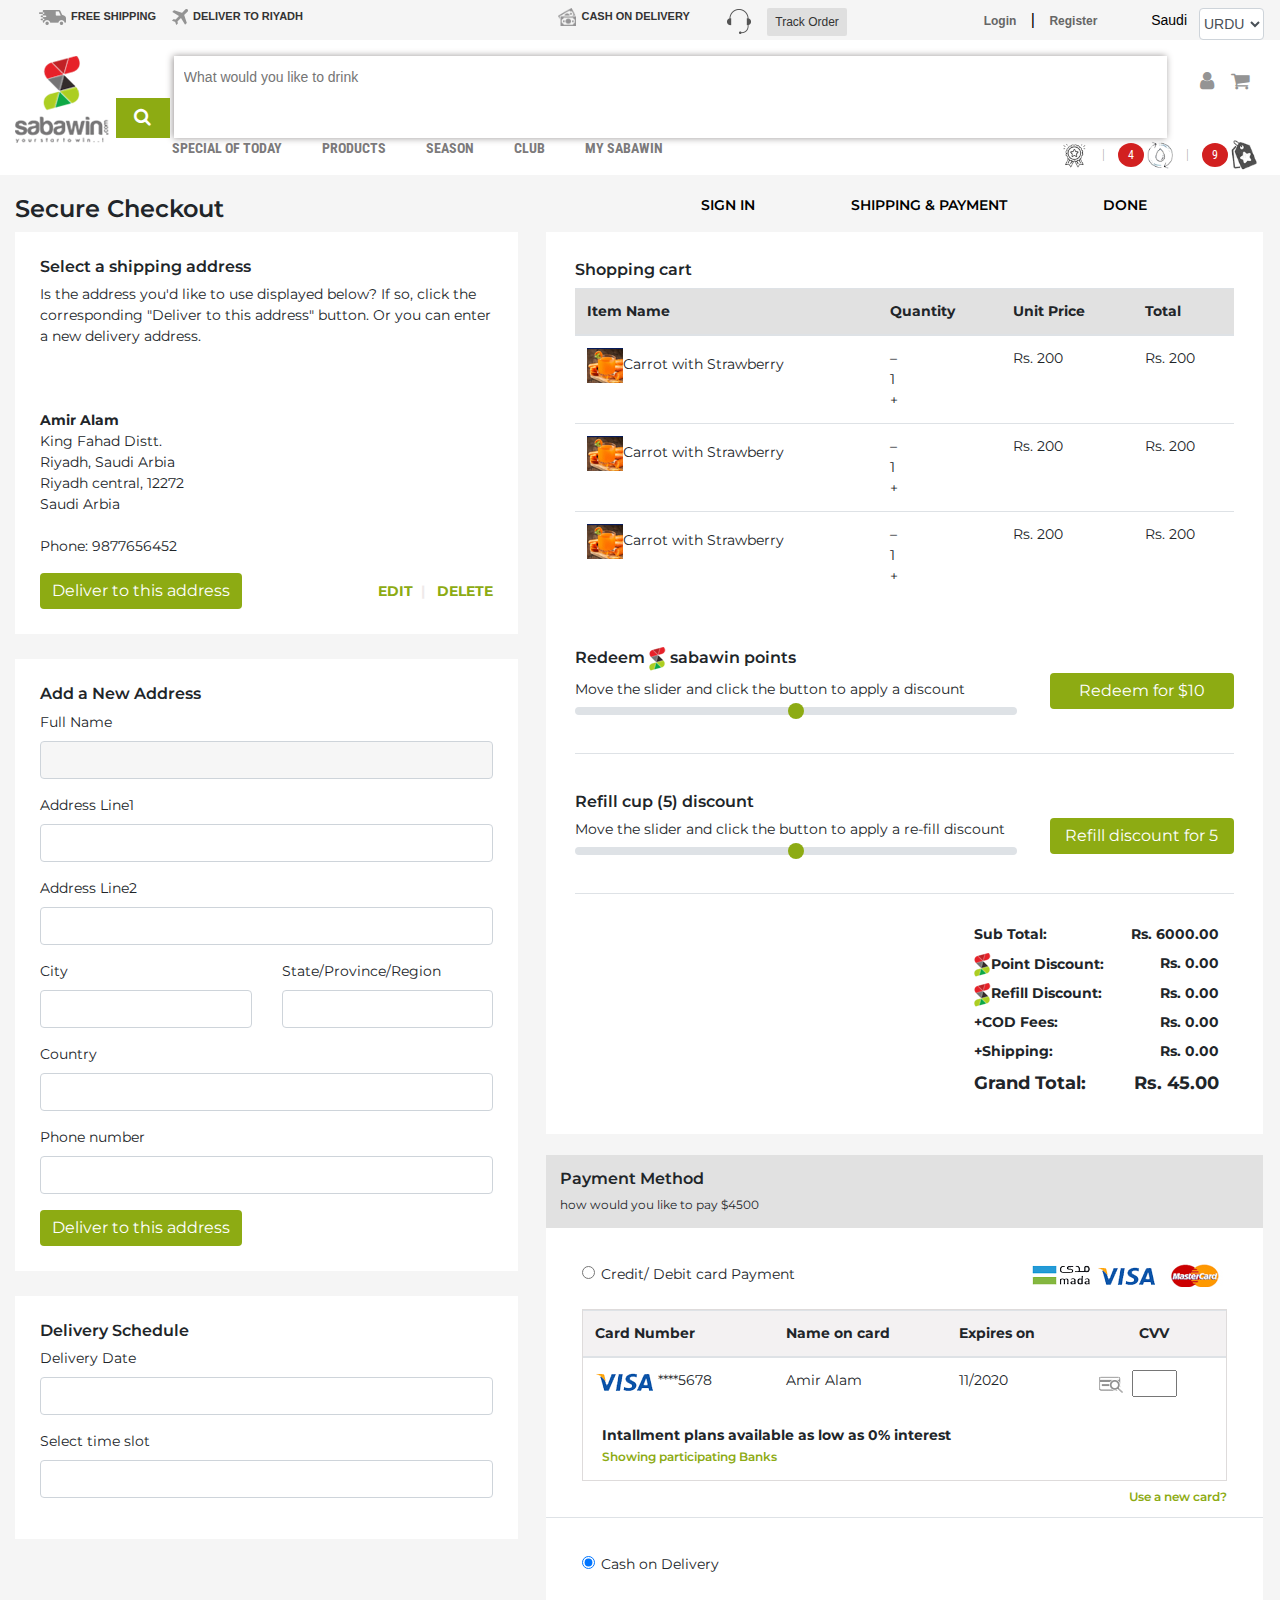
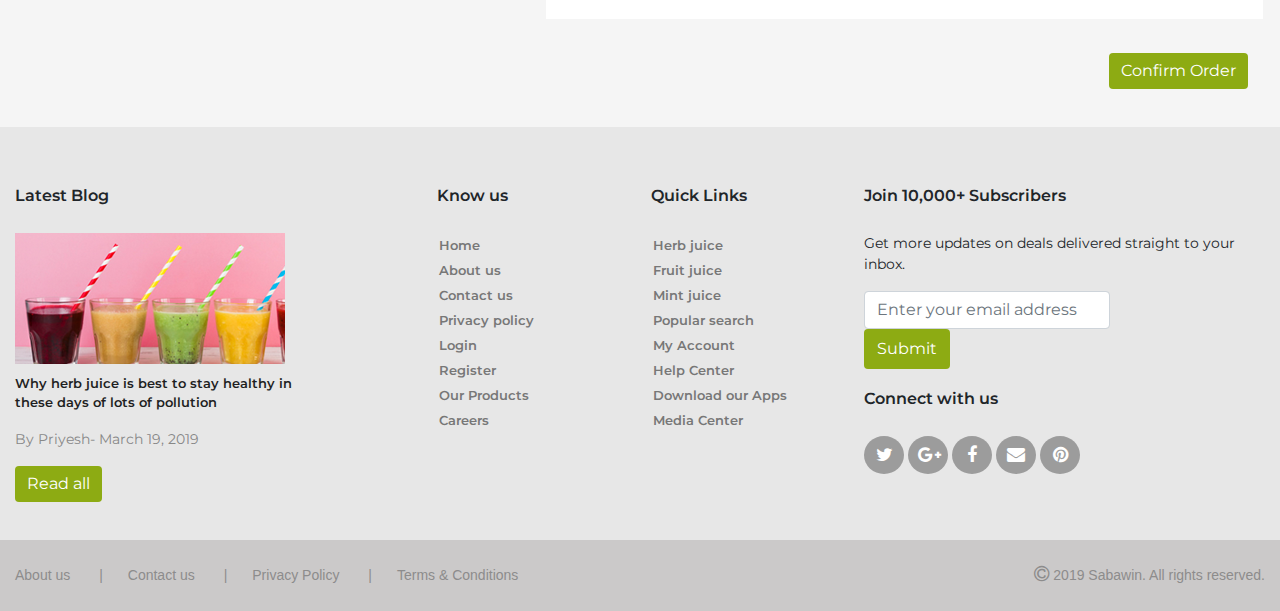
==== commit 05bba19d: "quantity icon" ====
--- a/sabawin-changes/checkout.html
+++ b/sabawin-changes/checkout.html
@@ -359,6 +359,35 @@
                                     </tr>
                                 </thead>
                                 <tbody>
+                                    <tr class="quantity1">
+                                        <td><img src="./img/table-img.png" alt="..">Carrot with Strawberry</td>
+                                        <td class="add-quantity"><div class="cssCircle minusSign" style="padding-top:00px">
+                                        &#8211;</div><span class="numbering">1</span><div class="cssCircle plusSign">
+                                         &#43;</div></td>
+                                        <td>Rs. 200</td>
+                                        <td>Rs. 200</td>
+                                    </tr>
+                               
+                                   
+                                    <tr>
+                                        <td><img src="./img/table-img.png" alt="..">Carrot with Strawberry</td>
+                                        <td class="add-quantity"><div class="cssCircle minusSign" style="padding-top:00px">
+                                        &#8211;</div><span class="numbering">1</span><div class="cssCircle plusSign">
+                                         &#43;</div></td>
+                                        <td>Rs. 200</td>
+                                        <td>Rs. 200</td>
+                                    </tr>
+                            
+                                    <tr>
+                                        <td><img src="./img/table-img.png" alt="..">Carrot with Strawberry</td>
+                                        <td class="add-quantity"><div class="cssCircle minusSign" style="padding-top:00px">
+                                        &#8211;</div><span class="numbering">1</span><div class="cssCircle plusSign">
+                                         &#43;</div></td>
+                                        <td>Rs. 200</td>
+                                        <td>Rs. 200</td>
+                                    </tr>
+                                </tbody>
+                                <!-- <tbody>
                                     <tr>
                                         <td><img src="./img/table-img.png" alt="..">Carrot with Strawberry</td>
                                         <td><span class="fa fa-minus-circle"></span>1<span class="fa fa-plus-circle"></span></td>
@@ -368,8 +397,7 @@
                                     <tr>
                                         <td><img src="./img/table-img.png" alt="..">Carrot with Strawberry</td>
                                         <td><span class="fa fa-minus-circle"></span>1<span class="fa fa-plus-circle"></span></td>
-                                 <!-- <button type="button" class="btn btn-info btn-circle"><span class="fa fa-plus"></span> -->
-                            </button>
+                         
                                         <td>Rs. 200</td>
                                         <td>Rs. 200</td>
                                     </tr>
@@ -379,7 +407,7 @@
                                         <td>Rs. 200</td>
                                         <td>Rs. 200</td>
                                     </tr>
-                                </tbody>
+                                </tbody> -->
                             </table>
                             <div>
                                 <div class="redeem-block">
--- a/sabawin-changes/css/style.css
+++ b/sabawin-changes/css/style.css
@@ -537,12 +537,15 @@
   font-weight: 600;
 }
 .top-selling-juice a{
-  float: right; 
+  /*float: right; */
   color: #000;
   padding-top: 20px;
 }
 .top-selling-juice p{
   text-align: center;
+}
+.top-selling-juice .view-all a{
+  float: right;
 }
 /*.new-arrival-1 button:,.new-arrival-1 button:active{
   background-color: #8dab13;  
@@ -575,7 +578,7 @@
   margin:3%;
 }
 .pine-img p{
-  margin-left: 22px;
+  /*margin-left: 22px;*/
   font-size: 18px;
 
 }
@@ -604,6 +607,7 @@
       top: 30px;
     left: 10px;
     color: #fff;
+    margin-left: 2%;
 }
 .fruit-text,.veg-text,.try-text{
   max-width: 46%;
@@ -616,7 +620,7 @@
 }
 .fruit-text p{
   color: #000;
-  padding-top: 8%;
+  /*padding-top: 8%;*/
 }
 
 .fruit-text button,.veg-text button,.try-text button{
@@ -629,6 +633,7 @@
   right: 10px;
   color: #fff;
   text-align: right;
+  padding-top: 2%;
 }
 .footer-1{
  background-color: #e7e7e7;
@@ -1235,7 +1240,7 @@
   padding: 5%;
 }*/
 .cart-side{
-  margin-left: 2%;
+  margin-left: 1%;
   max-width: 56%;
 }
 .checkout-cart{
